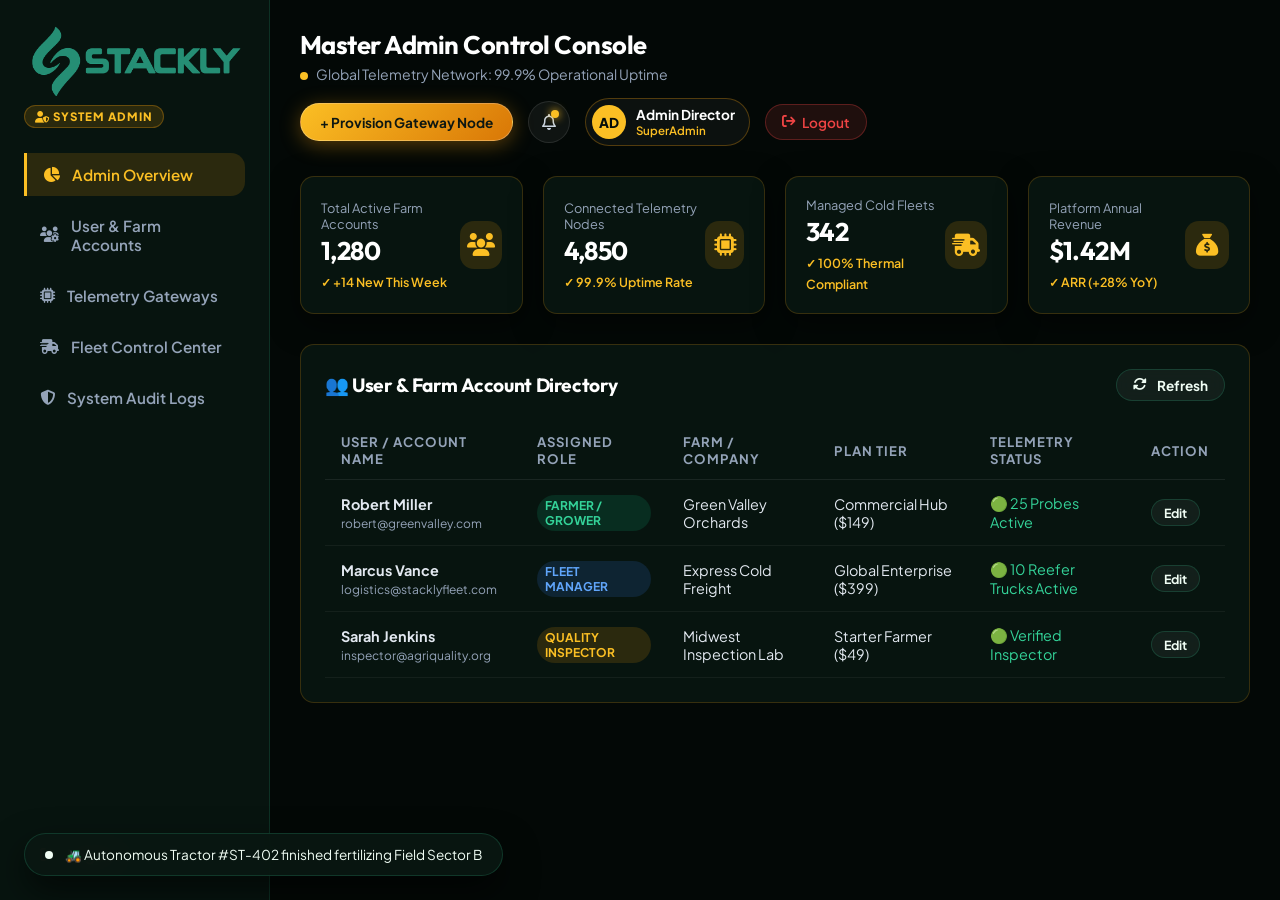
==== admin-dashboard.html @ 0a597f64 "hi" ====
<!DOCTYPE html>
<html lang="en">
<head>
  <meta charset="UTF-8" />
  <meta name="viewport" content="width=device-width, initial-scale=1.0" />
  <title>Admin Master Dashboard | Stackly Agri Control Center</title>
  <meta name="description" content="System Administrator Control Center for Stackly Agri: manage telemetry gateways, user accounts, fleet dispatch, and system audits." />
  <link rel="icon" type="image/webp" href="images/logoStackly.webp" />
  
  <!-- FontAwesome & CSS -->
  <link rel="stylesheet" href="https://cdnjs.cloudflare.com/ajax/libs/font-awesome/6.7.2/css/all.min.css" />
  <link rel="stylesheet" href="css/common.css" />
  <style>
    body {
      background-color: #030806;
      color: #f1f5f9;
      overflow-x: hidden;
      margin: 0;
      padding: 0;
    }
    .dash-wrapper {
      display: grid;
      grid-template-columns: 270px 1fr;
      min-height: 100vh;
    }
    
    /* MOBILE HEADER BAR */
    .dash-mobile-bar {
      display: none;
      justify-content: space-between;
      align-items: center;
      padding: 15px 20px;
      background-color: #091712;
      border-bottom: 1px solid rgba(52, 211, 153, 0.15);
      position: sticky;
      top: 0;
      z-index: 100;
    }
    .mobile-dash-toggle {
      background: none;
      border: none;
      color: #fff;
      font-size: 1.4rem;
      cursor: pointer;
      padding: 5px;
    }

    /* SIDEBAR */
    .dash-sidebar {
      background-color: #07140f;
      border-right: 1px solid rgba(52, 211, 153, 0.15);
      display: flex;
      flex-direction: column;
      justify-content: space-between;
      padding: 24px;
      z-index: 10;
      position: sticky;
      top: 0;
      height: 100vh;
      box-sizing: border-box;
    }
    .dash-logo-box {
      margin-bottom: 25px;
    }
    .admin-tag-badge {
      display: inline-block;
      background: rgba(245, 158, 11, 0.15);
      color: #fbbf24;
      border: 1px solid rgba(245, 158, 11, 0.3);
      padding: 3px 10px;
      border-radius: var(--radius-pill);
      font-size: 0.72rem;
      font-weight: 800;
      letter-spacing: 1px;
      text-transform: uppercase;
      margin-top: 6px;
    }
    .mobile-sidebar-close {
      display: none;
      background: none;
      border: none;
      color: #94a3b8;
      font-size: 1.4rem;
      cursor: pointer;
    }
    .dash-menu {
      list-style: none;
      display: flex;
      flex-direction: column;
      gap: 8px;
      padding: 0;
      margin: 0;
    }
    .dash-menu-link {
      display: flex;
      align-items: center;
      gap: 12px;
      padding: 12px 16px;
      border-radius: var(--radius-md);
      color: #94a3b8;
      font-weight: 600;
      font-size: 0.95rem;
      transition: all 0.2s ease;
      cursor: pointer;
      text-decoration: none;
    }
    .dash-menu-link:hover,
    .dash-menu-link.active {
      background: rgba(245, 158, 11, 0.15);
      color: #fbbf24;
    }
    .dash-menu-link.active {
      border-left: 3px solid #fbbf24;
      border-radius: 0 var(--radius-md) var(--radius-md) 0;
    }
    .dash-logout {
      color: #ef4444;
      display: flex;
      align-items: center;
      gap: 12px;
      padding: 12px 16px;
      font-weight: 600;
      font-size: 0.95rem;
      cursor: pointer;
      text-decoration: none;
      border-radius: var(--radius-md);
      transition: background 0.2s ease;
    }
    .dash-logout:hover {
      background: rgba(239, 68, 68, 0.12);
    }

    /* MAIN CONTENT */
    .dash-main-content {
      display: flex;
      flex-direction: column;
      padding: 30px;
      box-sizing: border-box;
    }
    .dash-header {
      display: flex;
      justify-content: space-between;
      align-items: center;
      margin-bottom: 30px;
      flex-wrap: wrap;
      gap: 15px;
    }
    .dash-title-wrap h2 {
      color: #fff;
      font-size: 1.6rem;
      margin: 0 0 5px 0;
    }
    .dash-title-wrap p {
      color: #94a3b8;
      font-size: 0.88rem;
      margin: 0;
    }
    .dash-actions-panel {
      display: flex;
      align-items: center;
      gap: 15px;
    }
    .dash-search-input {
      background: rgba(255, 255, 255, 0.04);
      border: 1px solid rgba(245, 158, 11, 0.25);
      padding: 9px 15px;
      border-radius: var(--radius-pill);
      color: #fff;
      font-size: 0.88rem;
      width: 240px;
    }
    .dash-notification-btn {
      position: relative;
      background: rgba(255, 255, 255, 0.05);
      border: 1px solid rgba(255, 255, 255, 0.1);
      width: 42px;
      height: 42px;
      border-radius: 50%;
      display: flex;
      align-items: center;
      justify-content: center;
      color: #cbd5e1;
      cursor: pointer;
    }
    .dash-notification-btn .pulse-badge {
      position: absolute;
      top: 8px;
      right: 10px;
      width: 8px;
      height: 8px;
      background: #fbbf24;
      border-radius: 50%;
      box-shadow: 0 0 8px #fbbf24;
    }
    .dash-profile {
      display: flex;
      align-items: center;
      gap: 10px;
      background: rgba(255, 255, 255, 0.04);
      padding: 6px 14px 6px 6px;
      border-radius: var(--radius-pill);
      border: 1px solid rgba(245, 158, 11, 0.3);
    }
    .dash-profile-avatar {
      width: 34px;
      height: 34px;
      border-radius: 50%;
      background: #fbbf24;
      color: #050d0a;
      display: flex;
      align-items: center;
      justify-content: center;
      font-weight: 800;
      font-size: 0.85rem;
    }
    .dash-profile-info h5 {
      color: #fff;
      font-size: 0.85rem;
      margin: 0;
    }
    .dash-profile-info span {
      color: #fbbf24;
      font-size: 0.72rem;
      display: block;
      font-weight: 600;
    }

    /* CARDS GRID */
    .dash-cards-grid {
      display: grid;
      grid-template-columns: repeat(4, 1fr);
      gap: 20px;
      margin-bottom: 30px;
    }
    .dash-card {
      background-color: rgba(9, 23, 18, 0.85);
      border: 1px solid rgba(245, 158, 11, 0.2);
      border-radius: var(--radius-md);
      padding: 20px;
      display: flex;
      align-items: center;
      justify-content: space-between;
      box-shadow: 0 10px 30px rgba(0, 0, 0, 0.5);
    }
    .dash-card-info small {
      color: #94a3b8;
      font-size: 0.8rem;
      display: block;
      margin-bottom: 4px;
    }
    .dash-card-info h3 {
      color: #fff;
      font-size: 1.6rem;
      margin: 0 0 4px 0;
      font-weight: 700;
    }
    .dash-card-info span {
      color: #fbbf24;
      font-size: 0.78rem;
      font-weight: 600;
    }
    .dash-card-icon {
      width: 48px;
      height: 48px;
      border-radius: var(--radius-md);
      background: rgba(245, 158, 11, 0.15);
      color: #fbbf24;
      display: flex;
      align-items: center;
      justify-content: center;
      font-size: 1.4rem;
    }

    /* PANELS STYLING */
    .dash-panel {
      display: none;
    }
    .dash-panel.active {
      display: block;
    }

    /* DATA TABLES */
    .dash-table-box {
      background: rgba(9, 23, 18, 0.85);
      border: 1px solid rgba(245, 158, 11, 0.2);
      border-radius: var(--radius-md);
      padding: 24px;
      margin-bottom: 30px;
    }
    .dash-table-header {
      display: flex;
      justify-content: space-between;
      align-items: center;
      margin-bottom: 20px;
    }
    .dash-table-header h3 {
      color: #fff;
      font-size: 1.2rem;
      margin: 0;
    }
    .dash-table {
      width: 100%;
      border-collapse: collapse;
      text-align: left;
    }
    .dash-table th {
      color: #94a3b8;
      font-size: 0.82rem;
      text-transform: uppercase;
      letter-spacing: 1px;
      padding: 12px 16px;
      border-bottom: 1px solid rgba(255, 255, 255, 0.08);
    }
    .dash-table td {
      padding: 14px 16px;
      color: #e2e8f0;
      font-size: 0.9rem;
      border-bottom: 1px solid rgba(255, 255, 255, 0.05);
    }
    .dash-table tr:hover td {
      background: rgba(255, 255, 255, 0.02);
    }
    .role-badge {
      display: inline-block;
      padding: 3px 8px;
      border-radius: var(--radius-pill);
      font-size: 0.75rem;
      font-weight: 700;
      text-transform: uppercase;
    }
    .role-badge.farmer { background: rgba(16, 185, 129, 0.15); color: #34d399; }
    .role-badge.fleet { background: rgba(59, 130, 246, 0.15); color: #60a5fa; }
    .role-badge.inspector { background: rgba(245, 158, 11, 0.15); color: #fbbf24; }

    @media (max-width: 992px) {
      .dash-wrapper { grid-template-columns: 1fr; }
      .dash-mobile-bar { display: flex; }
      .dash-sidebar { position: fixed; left: -300px; top: 0; bottom: 0; width: 270px; box-shadow: 0 0 40px rgba(0,0,0,0.8); }
      .dash-sidebar.open { left: 0; }
      .mobile-sidebar-close { display: block; }
      .dash-cards-grid { grid-template-columns: repeat(2, 1fr); }
    }
    @media (max-width: 576px) {
      .dash-cards-grid { grid-template-columns: 1fr; }
      .dash-search-input { display: none; }
    }
  </style>
</head>
<body>

  <!-- MOBILE HEADER BAR -->
  <div class="dash-mobile-bar">
    <a href="index.html">
      <img src="images/logoStackly.webp" alt="Stackly Agri Logo" height="38" style="filter: invert(58%) sepia(72%) saturate(400%) hue-rotate(115deg) brightness(95%) contrast(90%);" />
    </a>
    <button class="mobile-dash-toggle" id="mobileDashToggle">
      <i class="fa-solid fa-bars"></i>
    </button>
  </div>

  <div class="dash-wrapper">

    <!-- SIDEBAR NAVIGATION -->
    <aside class="dash-sidebar" id="dashSidebar">
      <div>
        <div class="dash-logo-box d-flex justify-content-between align-items-center">
          <div>
            <a href="index.html">
              <img src="images/logoStackly.webp" alt="Stackly Agri Logo" height="42" style="filter: invert(58%) sepia(72%) saturate(400%) hue-rotate(115deg) brightness(95%) contrast(90%);" />
            </a>
            <div><span class="admin-tag-badge"><i class="fa-solid fa-user-shield"></i> System Admin</span></div>
          </div>
          <button class="mobile-sidebar-close" id="mobileSidebarClose">
            <i class="fa-solid fa-xmark"></i>
          </button>
        </div>

        <ul class="dash-menu">
          <li>
            <a class="dash-menu-link active" onclick="switchPanel('overview', this)">
              <i class="fa-solid fa-chart-pie"></i> Admin Overview
            </a>
          </li>
          <li>
            <a class="dash-menu-link" onclick="switchPanel('users', this)">
              <i class="fa-solid fa-users-gear"></i> User & Farm Accounts
            </a>
          </li>
          <li>
            <a class="dash-menu-link" onclick="switchPanel('telemetry', this)">
              <i class="fa-solid fa-microchip"></i> Telemetry Gateways
            </a>
          </li>
          <li>
            <a class="dash-menu-link" onclick="switchPanel('fleets', this)">
              <i class="fa-solid fa-truck-fast"></i> Fleet Control Center
            </a>
          </li>
          <li>
            <a class="dash-menu-link" onclick="switchPanel('audits', this)">
              <i class="fa-solid fa-shield-halved"></i> System Audit Logs
            </a>
          </li>
        </ul>
      </div>

      <div>
        <a class="dash-logout" href="#" onclick="performLogout(); return false;">
          <i class="fa-solid fa-arrow-right-from-bracket"></i> Logout
        </a>
      </div>
    </aside>

    <!-- MAIN DASHBOARD CONTENT AREA -->
    <main class="dash-main-content">

      <!-- TOP HEADER BAR -->
      <header class="dash-header">
        <div class="dash-title-wrap">
          <h2>Master Admin Control Console</h2>
          <p><span style="display:inline-block; width:8px; height:8px; background:#fbbf24; border-radius:50%; margin-right:6px;"></span> Global Telemetry Network: 99.9% Operational Uptime</p>
        </div>

        <div class="dash-actions-panel">
          <button class="btn btn-amber" style="padding: 0.6rem 1.2rem; font-size: 0.85rem;" onclick="window.location.href='404.html'">
            + Provision Gateway Node
          </button>
          
          <div class="dash-notification-btn" onclick="showToast('Admin Alert: System backup completed successfully.')">
            <i class="fa-regular fa-bell"></i>
            <span class="pulse-badge"></span>
          </div>

          <div class="dash-profile">
            <div class="dash-profile-avatar">AD</div>
            <div class="dash-profile-info">
              <h5>Admin Director</h5>
              <span>SuperAdmin</span>
            </div>
          </div>

          <a href="#" onclick="performLogout(); return false;" class="btn btn-logout-header" style="background: rgba(239, 68, 68, 0.12); border: 1px solid rgba(239, 68, 68, 0.3); color: #ef4444; padding: 0.55rem 1rem; border-radius: var(--radius-pill); font-size: 0.85rem; font-weight: 600; text-decoration: none; display: inline-flex; align-items: center; gap: 6px; transition: all 0.2s ease;">
            <i class="fa-solid fa-arrow-right-from-bracket"></i> Logout
          </a>
        </div>
      </header>

      <!-- 4 KEY SYSTEM METRIC CARDS -->
      <div class="dash-cards-grid">
        <div class="dash-card">
          <div class="dash-card-info">
            <small>Total Active Farm Accounts</small>
            <h3>1,280</h3>
            <span style="color:#fbbf24;">✓ +14 New This Week</span>
          </div>
          <div class="dash-card-icon" style="background:rgba(245, 158, 11, 0.15); color:#fbbf24;"><i class="fa-solid fa-users"></i></div>
        </div>

        <div class="dash-card">
          <div class="dash-card-info">
            <small>Connected Telemetry Nodes</small>
            <h3>4,850</h3>
            <span style="color:#fbbf24;">✓ 99.9% Uptime Rate</span>
          </div>
          <div class="dash-card-icon" style="background:rgba(245, 158, 11, 0.15); color:#fbbf24;"><i class="fa-solid fa-microchip"></i></div>
        </div>

        <div class="dash-card">
          <div class="dash-card-info">
            <small>Managed Cold Fleets</small>
            <h3>342</h3>
            <span style="color:#fbbf24;">✓ 100% Thermal Compliant</span>
          </div>
          <div class="dash-card-icon" style="background:rgba(245, 158, 11, 0.15); color:#fbbf24;"><i class="fa-solid fa-truck-fast"></i></div>
        </div>

        <div class="dash-card">
          <div class="dash-card-info">
            <small>Platform Annual Revenue</small>
            <h3>$1.42M</h3>
            <span style="color:#fbbf24;">✓ ARR (+28% YoY)</span>
          </div>
          <div class="dash-card-icon" style="background:rgba(245, 158, 11, 0.15); color:#fbbf24;"><i class="fa-solid fa-sack-dollar"></i></div>
        </div>
      </div>

      <!-- PANEL 1: OVERVIEW -->
      <div class="dash-panel active" id="panel-overview">
        <div class="dash-table-box">
          <div class="dash-table-header">
            <h3>👥 User & Farm Account Directory</h3>
            <button class="btn btn-ghost" style="padding: 0.4rem 1rem; font-size: 0.85rem;" onclick="showToast('Refreshing account list...')">
              <i class="fa-solid fa-rotate"></i> Refresh
            </button>
          </div>

          <table class="dash-table">
            <thead>
              <tr>
                <th>User / Account Name</th>
                <th>Assigned Role</th>
                <th>Farm / Company</th>
                <th>Plan Tier</th>
                <th>Telemetry Status</th>
                <th>Action</th>
              </tr>
            </thead>
            <tbody>
              <tr>
                <td><strong>Robert Miller</strong><br><small style="color:#94a3b8;">robert@greenvalley.com</small></td>
                <td><span class="role-badge farmer">Farmer / Grower</span></td>
                <td>Green Valley Orchards</td>
                <td>Commercial Hub ($149)</td>
                <td><span style="color:#34d399;">🟢 25 Probes Active</span></td>
                <td><button class="btn btn-ghost" style="padding: 0.3rem 0.75rem; font-size: 0.78rem;" onclick="window.location.href='404.html'">Edit</button></td>
              </tr>
              <tr>
                <td><strong>Marcus Vance</strong><br><small style="color:#94a3b8;">logistics@stacklyfleet.com</small></td>
                <td><span class="role-badge fleet">Fleet Manager</span></td>
                <td>Express Cold Freight</td>
                <td>Global Enterprise ($399)</td>
                <td><span style="color:#34d399;">🟢 10 Reefer Trucks Active</span></td>
                <td><button class="btn btn-ghost" style="padding: 0.3rem 0.75rem; font-size: 0.78rem;" onclick="window.location.href='404.html'">Edit</button></td>
              </tr>
              <tr>
                <td><strong>Sarah Jenkins</strong><br><small style="color:#94a3b8;">inspector@agriquality.org</small></td>
                <td><span class="role-badge inspector">Quality Inspector</span></td>
                <td>Midwest Inspection Lab</td>
                <td>Starter Farmer ($49)</td>
                <td><span style="color:#34d399;">🟢 Verified Inspector</span></td>
                <td><button class="btn btn-ghost" style="padding: 0.3rem 0.75rem; font-size: 0.78rem;" onclick="window.location.href='404.html'">Edit</button></td>
              </tr>
            </tbody>
          </table>
        </div>
      </div>

      <!-- PANEL 2: USERS -->
      <div class="dash-panel" id="panel-users">
        <div class="dash-table-box">
          <h3>👨‍💻 Add & Manage Admin Permissions</h3>
          <p style="color: var(--text-muted); font-size: 0.9rem; margin-bottom: 1.5rem;">Grant system supervisor or regional dispatch access to team members.</p>
          <button class="btn btn-amber" onclick="window.location.href='404.html'">+ Invite New Admin User</button>
        </div>
      </div>

      <!-- PANEL 3: TELEMETRY -->
      <div class="dash-panel" id="panel-telemetry">
        <div class="dash-table-box">
          <h3>📡 Telemetry Hardware & Gateway Controllers</h3>
          <p style="color: var(--text-muted); font-size: 0.9rem;">38 Hardware Gateways deployed across North America and Asia-Pacific hub regions.</p>
        </div>
      </div>

      <!-- PANEL 4: FLEETS -->
      <div class="dash-panel" id="panel-fleets">
        <div class="dash-table-box">
          <h3>🚛 Global Fleet Operations Center</h3>
          <p style="color: var(--text-muted); font-size: 0.9rem;">Real-time GPS tracking for 342 active refrigerated transit vehicles.</p>
        </div>
      </div>

      <!-- PANEL 5: AUDITS -->
      <div class="dash-panel" id="panel-audits">
        <div class="dash-table-box">
          <h3>🛡️ Platform Security & Blockchain Logs</h3>
          <p style="color: var(--text-muted); font-size: 0.9rem;">Immutable event audit trail for blockchain batch certificate generation.</p>
        </div>
      </div>

    </main>
  </div>

  <script src="js/common.js"></script>
  <script>
    function switchPanel(panelId, element) {
      document.querySelectorAll('.dash-panel').forEach(p => p.classList.remove('active'));
      document.querySelectorAll('.dash-menu-link').forEach(l => l.classList.remove('active'));
      
      const target = document.getElementById('panel-' + panelId);
      if (target) target.classList.add('active');
      if (element) element.classList.add('active');

      document.getElementById('dashSidebar').classList.remove('open');
    }

    const mobileToggle = document.getElementById('mobileDashToggle');
    const sidebar = document.getElementById('dashSidebar');
    const sidebarClose = document.getElementById('mobileSidebarClose');

    if (mobileToggle) {
      mobileToggle.addEventListener('click', () => sidebar.classList.add('open'));
    }
    if (sidebarClose) {
      sidebarClose.addEventListener('click', () => sidebar.classList.remove('open'));
    }

    function performLogout() {
      localStorage.removeItem('agri_remember_me');
      localStorage.removeItem('agri_user_role');
      window.location.href = 'login.html';
    }
  </script>
</body>
</html>
---- css/common.css ----
/* ==========================================================================
   STACKLY AGRI — GLOBAL DESIGN SYSTEM & COMMON STYLES (EXACT LOGO ENHANCEMENT)
   ========================================================================== */

@import url('https://fonts.googleapis.com/css2?family=Outfit:wght@400;500;600;700;800&family=Plus+Jakarta+Sans:wght@400;500;600;700;800&display=swap');

:root {
  --bg-dark: #050d0a;
  --bg-surface: #091712;
  --bg-card: rgba(15, 32, 25, 0.7);
  --bg-card-hover: rgba(22, 45, 36, 0.88);
  --bg-glass: rgba(10, 24, 18, 0.78);
  
  --border-color: rgba(52, 211, 153, 0.18);
  --border-glow: rgba(52, 211, 153, 0.45);
  
  --text-main: #f0fdf4;
  --text-muted: #94a3b8;
  --text-dim: #64748b;
  
  --accent-emerald: #10b981;
  --accent-mint: #34d399;
  --accent-amber: #f59e0b;
  --accent-gold: #fbbf24;
  --accent-teal: #14b8a6;
  --accent-violet: #8b5cf6;
  
  --glow-emerald: rgba(16, 185, 129, 0.3);
  --glow-amber: rgba(245, 158, 11, 0.3);
  
  --radius-sm: 8px;
  --radius-md: 14px;
  --radius-lg: 24px;
  --radius-pill: 9999px;

  --transition-fast: 0.2s cubic-bezier(0.16, 1, 0.3, 1);
  --transition-normal: 0.35s cubic-bezier(0.16, 1, 0.3, 1);
  --transition-smooth: 0.5s cubic-bezier(0.16, 1, 0.3, 1);
  
  --shadow-card: 0 20px 40px -15px rgba(0, 0, 0, 0.6), 0 0 1px 1px var(--border-color);
  --shadow-glow: 0 0 35px var(--glow-emerald);
}

/* RESET & BASE */
*, *::before, *::after {
  box-sizing: border-box;
  margin: 0;
  padding: 0;
}

html {
  font-family: 'Plus Jakarta Sans', sans-serif;
  background-color: var(--bg-dark);
  color: var(--text-main);
  scroll-behavior: smooth;
  -webkit-font-smoothing: antialiased;
  text-rendering: optimizeLegibility;
  overflow-x: hidden !important;
  width: 100%;
  max-width: 100vw;
}

body {
  min-height: 100vh;
  display: flex;
  flex-direction: column;
  overflow-x: hidden !important;
  position: relative;
  width: 100%;
  max-width: 100vw;
  margin: 0;
  padding: 0;
}

/* TOP READING SCROLL PROGRESS BAR */
#scrollProgress {
  position: fixed;
  top: 0;
  left: 0;
  height: 3px;
  width: 0%;
  background: linear-gradient(90deg, #10b981, #34d399, #fbbf24);
  box-shadow: 0 0 12px #34d399;
  z-index: 10001;
  transition: width 0.1s ease-out;
}

a { color: inherit; text-decoration: none; }
button, input, select, textarea { font: inherit; color: inherit; background: none; border: none; outline: none; }
ul { list-style: none; }
img { max-width: 100%; height: auto; display: block; }

.wrap {
  width: 100%;
  max-width: 1240px;
  margin: 0 auto;
  padding: 0 1.5rem;
  box-sizing: border-box;
}

/* TYPOGRAPHY */
h1, h2, h3, h4, .font-heading {
  font-family: 'Outfit', 'Plus Jakarta Sans', sans-serif;
  letter-spacing: -0.02em;
  font-weight: 700;
  line-height: 1.18;
  overflow-wrap: break-word;
  word-wrap: break-word;
  word-break: break-word;
  max-width: 100%;
}

.text-emerald { color: var(--accent-mint); }
.text-amber { color: var(--accent-amber); }
.text-teal { color: var(--accent-teal); }
.text-muted { color: var(--text-muted); }

/* NAVIGATION BAR */
.nav {
  position: fixed;
  top: 0;
  left: 0;
  right: 0;
  width: 100%;
  max-width: 100vw;
  height: 80px;
  z-index: 1000;
  display: flex;
  align-items: center;
  justify-content: space-between;
  padding: 0 2rem;
  background: rgba(5, 13, 10, 0.75);
  backdrop-filter: blur(16px);
  -webkit-backdrop-filter: blur(16px);
  border-bottom: 1px solid rgba(52, 211, 153, 0.12);
  transition: var(--transition-normal);
  box-sizing: border-box;
}

.nav.scrolled {
  height: 70px;
  background: rgba(5, 13, 10, 0.94);
  box-shadow: 0 10px 30px rgba(0, 0, 0, 0.6);
  border-bottom-color: rgba(52, 211, 153, 0.3);
}

/* BRAND LOGO CONTAINER PILL */
.brand {
  display: flex;
  align-items: center;
  gap: 0.75rem;
  padding: 0.4rem 0.9rem;
  background: rgba(255, 255, 255, 0.04);
  border: 1px solid rgba(52, 211, 153, 0.22);
  border-radius: var(--radius-pill);
  transition: transform var(--transition-fast), background var(--transition-fast), border-color var(--transition-fast);
  backdrop-filter: blur(8px);
  box-sizing: border-box;
}

.brand:hover {
  transform: scale(1.03);
  background: rgba(16, 185, 129, 0.12);
  border-color: rgba(52, 211, 153, 0.5);
}

.brand img { height: 38px; width: auto; max-width: 100%; }

.nav-links { display: flex; align-items: center; gap: 2rem; }
.nav-links a {
  font-size: 0.95rem;
  font-weight: 600;
  color: var(--text-muted);
  padding: 0.5rem 0.75rem;
  border-radius: var(--radius-sm);
  transition: var(--transition-fast);
  position: relative;
}

.nav-links a:hover, .nav-links a.active { color: var(--text-main); }
.nav-links a.active::after {
  content: '';
  position: absolute;
  bottom: -4px;
  left: 50%;
  transform: translateX(-50%);
  width: 20px;
  height: 3px;
  background: var(--accent-mint);
  border-radius: var(--radius-pill);
  box-shadow: 0 0 12px var(--accent-mint);
}

.nav-cta { display: flex; align-items: center; gap: 1rem; }

/* BUTTONS WITH SHIMMER ANIMATION */
.btn {
  display: inline-flex;
  align-items: center;
  justify-content: center;
  gap: 0.6rem;
  padding: 0.75rem 1.6rem;
  font-weight: 700;
  font-size: 0.95rem;
  border-radius: var(--radius-pill);
  cursor: pointer;
  transition: var(--transition-fast);
  text-decoration: none;
  white-space: nowrap;
  position: relative;
  overflow: hidden;
}

.btn::before {
  content: '';
  position: absolute;
  top: 0;
  left: -100%;
  width: 100%;
  height: 100%;
  background: linear-gradient(90deg, transparent, rgba(255, 255, 255, 0.25), transparent);
  transition: left 0.6s ease;
}

.btn:hover::before { left: 100%; }
.btn:hover { transform: translateY(-2px); }
.btn:active { transform: translateY(0); }

.btn-emerald {
  background: linear-gradient(135deg, #10b981 0%, #059669 100%);
  color: #ffffff;
  box-shadow: 0 4px 20px rgba(16, 185, 129, 0.35);
  border: 1px solid rgba(255, 255, 255, 0.2);
}
.btn-emerald:hover { box-shadow: 0 8px 30px rgba(16, 185, 129, 0.55); }

.btn-amber {
  background: linear-gradient(135deg, #fbbf24 0%, #d97706 100%);
  color: #0d1712;
  box-shadow: 0 4px 20px rgba(245, 158, 11, 0.35);
  border: 1px solid rgba(255, 255, 255, 0.25);
}
.btn-amber:hover { box-shadow: 0 8px 30px rgba(245, 158, 11, 0.6); }

.btn-teal {
  background: linear-gradient(135deg, #14b8a6 0%, #0d9488 100%);
  color: #ffffff;
  box-shadow: 0 4px 20px rgba(20, 184, 166, 0.35);
}

.btn-ghost {
  background: rgba(255, 255, 255, 0.05);
  color: var(--text-main);
  border: 1px solid var(--border-color);
  backdrop-filter: blur(8px);
}
.btn-ghost:hover {
  background: rgba(52, 211, 153, 0.12);
  border-color: var(--accent-mint);
  color: var(--accent-mint);
}

/* BURGER & DRAWER MENU */
.burger {
  display: none;
  flex-direction: column;
  justify-content: space-around;
  width: 40px;
  height: 40px;
  padding: 8px;
  border-radius: var(--radius-sm);
  background: rgba(255, 255, 255, 0.05);
  border: 1px solid var(--border-color);
  cursor: pointer;
  z-index: 1001;
}

.burger span {
  width: 100%;
  height: 2.5px;
  background: var(--text-main);
  border-radius: 2px;
  transition: var(--transition-fast);
}

.burger.open span:nth-child(1) { transform: translateY(7px) rotate(45deg); }
.burger.open span:nth-child(2) { opacity: 0; }
.burger.open span:nth-child(3) { transform: translateY(-7px) rotate(-45deg); }

.scrim {
  position: fixed;
  inset: 0;
  background: rgba(0, 0, 0, 0.75);
  backdrop-filter: blur(8px);
  z-index: 998;
  opacity: 0;
  pointer-events: none;
  transition: opacity var(--transition-normal);
}
.scrim.open { opacity: 1; pointer-events: auto; }

.drawer {
  position: fixed;
  top: 0;
  right: 0;
  width: 280px;
  max-width: 85vw;
  height: 100vh;
  background: #091712;
  border-left: 1px solid var(--border-color);
  z-index: 9999;
  padding: 5rem 1.25rem 2rem;
  display: flex;
  flex-direction: column;
  gap: 1rem;
  transform: translateX(100%);
  transition: transform var(--transition-normal);
  box-shadow: -10px 0 40px rgba(0, 0, 0, 0.85);
  overflow-y: auto;
  box-sizing: border-box;
}
.drawer.open { transform: translateX(0); }

.d-link {
  display: flex;
  align-items: center;
  gap: 0.85rem;
  padding: 0.85rem 1rem;
  border-radius: var(--radius-md);
  font-size: 1.05rem;
  font-weight: 600;
  color: var(--text-muted);
  background: rgba(255, 255, 255, 0.02);
  border: 1px solid transparent;
  transition: var(--transition-fast);
}
.d-link:hover, .d-link.active {
  background: rgba(16, 185, 129, 0.14);
  color: var(--accent-mint);
  border-color: rgba(52, 211, 153, 0.3);
}

.drawer-login { width: 100%; margin-top: 0.5rem; }

.drawer-contact {
  margin-top: auto;
  padding-top: 1.5rem;
  border-top: 1px solid var(--border-color);
  display: flex;
  flex-direction: column;
  gap: 0.85rem;
}
.drawer-contact-title {
  font-size: 0.8rem;
  text-transform: uppercase;
  letter-spacing: 1px;
  color: var(--accent-mint);
  font-weight: 700;
}

.drawer-contact-item { display: flex; align-items: center; gap: 0.85rem; font-size: 0.9rem; color: var(--text-muted); }
.drawer-contact-icon {
  width: 36px;
  height: 36px;
  border-radius: 50%;
  background: rgba(16, 185, 129, 0.15);
  color: var(--accent-mint);
  display: flex;
  align-items: center;
  justify-content: center;
}
.drawer-contact-item div small { display: block; font-size: 0.75rem; color: var(--text-dim); }
.drawer-contact-item div strong { color: var(--text-main); font-weight: 600; }
.d-note { font-size: 0.8rem; color: var(--text-dim); text-align: center; background: rgba(255, 255, 255, 0.02); padding: 0.6rem; border-radius: var(--radius-sm); }

/* EYEBROW PILLS */
.eyebrow {
  display: inline-flex;
  align-items: center;
  gap: 0.5rem;
  padding: 0.4rem 1rem;
  border-radius: var(--radius-pill);
  font-size: 0.85rem;
  font-weight: 700;
  text-transform: uppercase;
  letter-spacing: 0.5px;
  margin-bottom: 1rem;
}
.pill-amber { background: rgba(245, 158, 11, 0.12); color: var(--accent-amber); border: 1px solid rgba(245, 158, 11, 0.3); }
.pill-emerald { background: rgba(16, 185, 129, 0.12); color: var(--accent-mint); border: 1px solid rgba(52, 211, 153, 0.3); }
.pill-teal { background: rgba(20, 184, 166, 0.12); color: var(--accent-teal); border: 1px solid rgba(20, 184, 166, 0.3); }

.live-dot {
  width: 8px;
  height: 8px;
  border-radius: 50%;
  background: currentColor;
  animation: pulseDot 1.8s infinite;
}

@keyframes pulseDot {
  0% { transform: scale(0.95); box-shadow: 0 0 0 0 rgba(16, 185, 129, 0.7); }
  70% { transform: scale(1.1); box-shadow: 0 0 0 8px rgba(16, 185, 129, 0); }
  100% { transform: scale(0.95); box-shadow: 0 0 0 0 rgba(16, 185, 129, 0); }
}

/* LIVE NETWORK ACTIVITY TICKER */
.live-ticker-widget {
  position: fixed;
  bottom: 1.5rem;
  left: 1.5rem;
  z-index: 900;
  background: rgba(9, 23, 18, 0.92);
  backdrop-filter: blur(14px);
  border: 1px solid var(--border-color);
  padding: 0.75rem 1.25rem;
  border-radius: var(--radius-pill);
  display: flex;
  align-items: center;
  gap: 0.75rem;
  box-shadow: 0 15px 35px rgba(0, 0, 0, 0.6);
  font-size: 0.85rem;
  color: var(--text-main);
  animation: tickerSlideIn 0.5s ease-out forwards;
}

@keyframes tickerSlideIn {
  0% { transform: translateY(50px); opacity: 0; }
  100% { transform: translateY(0); opacity: 1; }
}

/* MARQUEE TICKER */
.marquee {
  width: 100%;
  overflow: hidden;
  background: rgba(10, 26, 19, 0.88);
  border-y: 1px solid var(--border-color);
  padding: 0.9rem 0;
  display: flex;
}
.mq-track {
  display: flex;
  gap: 3rem;
  white-space: nowrap;
  animation: marqueeScroll 22s linear infinite;
  will-change: transform;
}
.mq-track span {
  font-size: 0.88rem;
  font-weight: 700;
  letter-spacing: 1px;
  color: var(--accent-mint);
  display: inline-flex;
  align-items: center;
  gap: 0.6rem;
}

@keyframes marqueeScroll {
  0% { transform: translateX(0); }
  100% { transform: translateX(-50%); }
}

/* FOOTER */
.footer {
  background: #030806;
  border-top: 1px solid var(--border-color);
  padding: 4.5rem 0 2rem;
  margin-top: auto;
  position: relative;
}
.footer-grid {
  display: grid;
  grid-template-columns: 2fr 1fr 1fr 1.5fr;
  gap: 3rem;
  margin-bottom: 3.5rem;
}
.footer-brand img {
  height: 38px;
  width: auto;
}
.footer-brand p {
  color: var(--text-muted);
  font-size: 0.95rem;
  margin: 1.2rem 0;
  line-height: 1.6;
  max-width: 320px;
}
.footer-col h4 { color: var(--text-main); font-size: 1.1rem; margin-bottom: 1.25rem; }
.footer-col ul { display: flex; flex-direction: column; gap: 0.75rem; }
.footer-col a { color: var(--text-muted); font-size: 0.95rem; transition: var(--transition-fast); }
.footer-col a:hover { color: var(--accent-mint); padding-left: 4px; }

.newsletter-form { display: flex; gap: 0.5rem; margin-top: 1rem; }
.newsletter-form input {
  background: rgba(255, 255, 255, 0.04);
  border: 1px solid var(--border-color);
  padding: 0.75rem 1rem;
  border-radius: var(--radius-pill);
  flex: 1;
  font-size: 0.9rem;
}

.footer-bottom {
  padding-top: 2rem;
  border-top: 1px solid rgba(255, 255, 255, 0.06);
  display: flex;
  align-items: center;
  justify-content: space-between;
  flex-wrap: wrap;
  gap: 1rem;
  color: var(--text-dim);
  font-size: 0.88rem;
}

.social-links { display: flex; gap: 1rem; }
.social-links a {
  width: 36px;
  height: 36px;
  border-radius: 50%;
  background: rgba(255, 255, 255, 0.05);
  display: flex;
  align-items: center;
  justify-content: center;
  color: var(--text-muted);
  transition: var(--transition-fast);
}
.social-links a:hover { background: var(--accent-emerald); color: #fff; transform: translateY(-3px); }

/* REVEAL ANIMATIONS ON SCROLL */
.reveal {
  opacity: 0;
  transform: translateY(35px);
  transition: opacity 0.7s cubic-bezier(0.16, 1, 0.3, 1), transform 0.7s cubic-bezier(0.16, 1, 0.3, 1);
}
.reveal.active { opacity: 1; transform: translateY(0); }
.reveal.left { transform: translateX(-40px); }
.reveal.left.active { transform: translateX(0); }
.reveal.right { transform: translateX(40px); }
.reveal.right.active { transform: translateX(0); }
.reveal.zoom { transform: scale(0.92); }
.reveal.zoom.active { transform: scale(1); }

/* RESPONSIVE BREAKPOINTS */
@media (max-width: 768px) {
  .reveal.left, .reveal.right { transform: translateY(20px) !important; }
}

@media (max-width: 1024px) {
  .nav-links { display: none; }
  .nav-cta a.btn { display: none !important; }
  .burger { display: flex; }
  .footer-grid { grid-template-columns: 1fr 1fr; gap: 2.5rem; }
  .live-ticker-widget { display: none; }
}

@media (max-width: 640px) {
  .wrap { padding: 0 0.85rem; max-width: 100%; box-sizing: border-box; }
  .nav { padding: 0 0.75rem; height: 62px; }
  .brand { padding: 0.2rem 0.5rem; background: transparent; border-color: rgba(52, 211, 153, 0.15); max-width: calc(100% - 60px); }
  .brand img { height: 26px !important; width: auto !important; }
  .burger { width: 36px; height: 36px; padding: 6px; flex-shrink: 0; }
  .footer-grid { grid-template-columns: 1fr; gap: 2rem; }
  .footer-bottom { flex-direction: column; text-align: center; }
  .newsletter-form { flex-direction: column; }
}

@media (max-width: 380px) {
  .wrap { padding: 0 0.6rem; }
  .nav { padding: 0 0.5rem; height: 58px; }
  .brand { padding: 0.15rem 0.35rem; max-width: calc(100% - 52px); }
  .brand img { height: 22px !important; width: auto !important; }
  .burger { width: 34px; height: 34px; padding: 5px; flex-shrink: 0; }
}
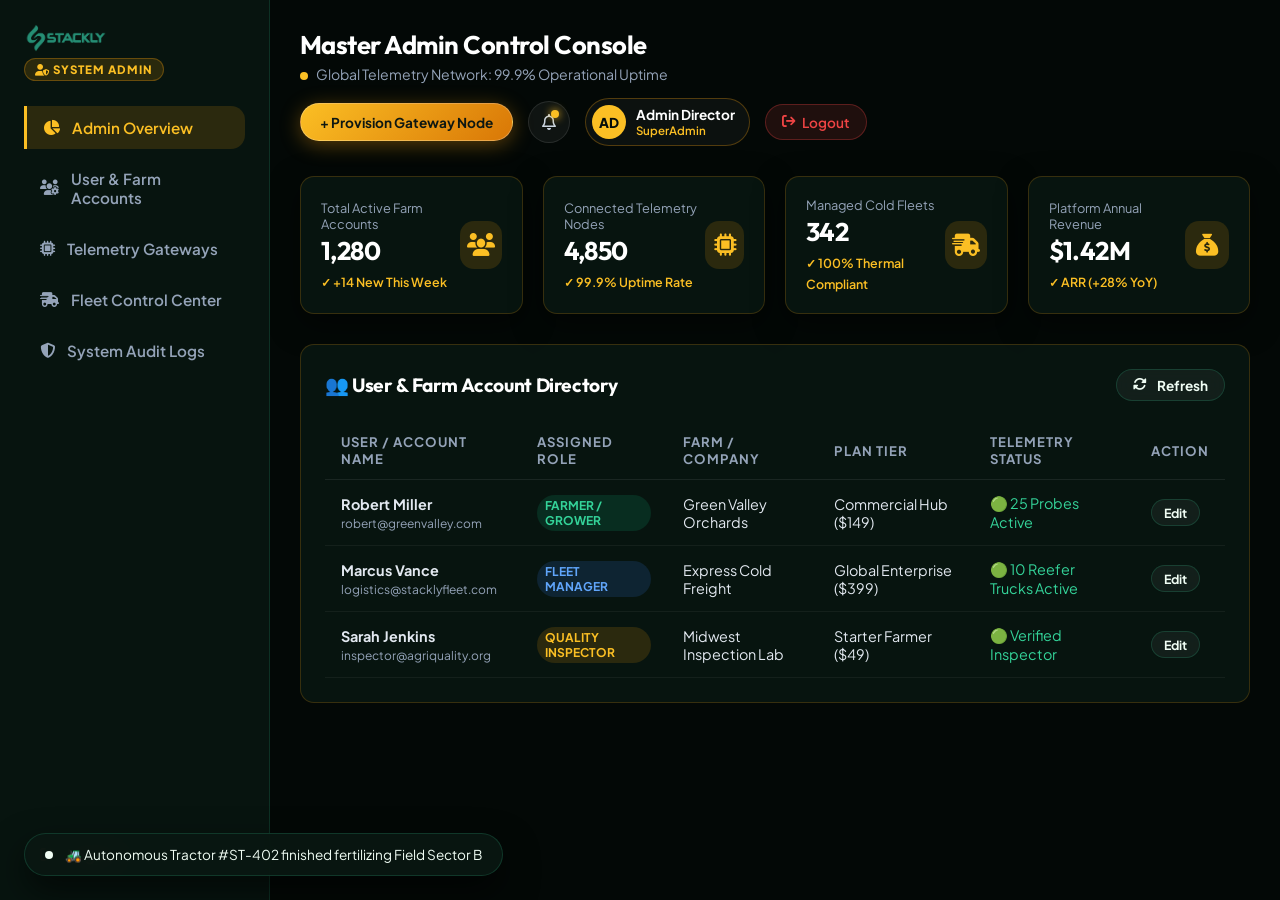
==== commit 41c69742: "hi" ====
--- a/admin-dashboard.html
+++ b/admin-dashboard.html
@@ -351,7 +351,7 @@
   <!-- MOBILE HEADER BAR -->
   <div class="dash-mobile-bar">
     <a href="index.html">
-      <img src="images/logoStackly.webp" alt="Stackly Agri Logo" height="38" style="filter: invert(58%) sepia(72%) saturate(400%) hue-rotate(115deg) brightness(95%) contrast(90%);" />
+      <img src="images/logoStackly.webp" alt="Stackly Agri Logo" height="24" style="height: 24px; filter: invert(58%) sepia(72%) saturate(400%) hue-rotate(115deg) brightness(95%) contrast(90%);" />
     </a>
     <button class="mobile-dash-toggle" id="mobileDashToggle">
       <i class="fa-solid fa-bars"></i>
@@ -366,7 +366,7 @@
         <div class="dash-logo-box d-flex justify-content-between align-items-center">
           <div>
             <a href="index.html">
-              <img src="images/logoStackly.webp" alt="Stackly Agri Logo" height="42" style="filter: invert(58%) sepia(72%) saturate(400%) hue-rotate(115deg) brightness(95%) contrast(90%);" />
+              <img src="images/logoStackly.webp" alt="Stackly Agri Logo" height="28" style="height: 28px; filter: invert(58%) sepia(72%) saturate(400%) hue-rotate(115deg) brightness(95%) contrast(90%);" />
             </a>
             <div><span class="admin-tag-badge"><i class="fa-solid fa-user-shield"></i> System Admin</span></div>
           </div>
--- a/css/common.css
+++ b/css/common.css
@@ -460,7 +460,7 @@
   100% { transform: translateX(-50%); }
 }
 
-/* FOOTER */
+/* FOOTER - REFERENCE MATCHING DESIGN */
 .footer {
   background: #030806;
   border-top: 1px solid var(--border-color);
@@ -470,34 +470,131 @@
 }
 .footer-grid {
   display: grid;
-  grid-template-columns: 2fr 1fr 1fr 1.5fr;
+  grid-template-columns: 1.8fr 1fr 1.2fr 1.5fr;
   gap: 3rem;
   margin-bottom: 3.5rem;
 }
-.footer-brand img {
-  height: 38px;
-  width: auto;
-}
 .footer-brand p {
   color: var(--text-muted);
+  font-size: 0.92rem;
+  margin: 1.2rem 0;
+  line-height: 1.65;
+  max-width: 320px;
+}
+.footer-discover-link {
+  display: inline-flex;
+  align-items: center;
+  gap: 0.5rem;
+  color: var(--accent-mint);
+  font-weight: 700;
+  font-size: 0.85rem;
+  letter-spacing: 0.5px;
+  text-decoration: none;
+  transition: var(--transition-fast);
+}
+.footer-discover-link:hover {
+  color: var(--accent-emerald);
+  gap: 0.75rem;
+}
+.footer-col h4 {
+  color: #ffffff;
+  font-size: 1.05rem;
+  font-weight: 800;
+  letter-spacing: 0.8px;
+  text-transform: uppercase;
+  margin-bottom: 1.5rem;
+  font-family: 'Outfit', sans-serif;
+}
+.footer-arrow-list {
+  display: flex;
+  flex-direction: column;
+  gap: 0.85rem;
+  list-style: none;
+  padding: 0;
+  margin: 0;
+}
+.footer-arrow-list a {
+  color: var(--text-muted);
+  font-size: 0.92rem;
+  font-weight: 500;
+  display: inline-flex;
+  align-items: center;
+  gap: 0.5rem;
+  transition: var(--transition-fast);
+}
+.footer-arrow-list a .arrow-icon {
+  color: var(--accent-mint);
+  font-weight: 800;
+  font-size: 1.1rem;
+  line-height: 1;
+}
+.footer-arrow-list a:hover {
+  color: #ffffff;
+  transform: translateX(4px);
+}
+
+.footer-contact-blocks {
+  display: flex;
+  flex-direction: column;
+  gap: 1rem;
+  margin-bottom: 1.5rem;
+}
+.footer-contact-item {
+  display: flex;
+  align-items: center;
+  gap: 0.85rem;
+}
+.footer-contact-item .fc-icon {
+  width: 40px;
+  height: 40px;
+  border-radius: 50%;
+  background: rgba(52, 211, 153, 0.12);
+  border: 1px solid rgba(52, 211, 153, 0.25);
+  color: var(--accent-mint);
+  display: flex;
+  align-items: center;
+  justify-content: center;
   font-size: 0.95rem;
-  margin: 1.2rem 0;
-  line-height: 1.6;
-  max-width: 320px;
-}
-.footer-col h4 { color: var(--text-main); font-size: 1.1rem; margin-bottom: 1.25rem; }
-.footer-col ul { display: flex; flex-direction: column; gap: 0.75rem; }
-.footer-col a { color: var(--text-muted); font-size: 0.95rem; transition: var(--transition-fast); }
-.footer-col a:hover { color: var(--accent-mint); padding-left: 4px; }
-
-.newsletter-form { display: flex; gap: 0.5rem; margin-top: 1rem; }
-.newsletter-form input {
+  flex-shrink: 0;
+}
+.footer-contact-item small {
+  display: block;
+  font-size: 0.7rem;
+  font-weight: 800;
+  letter-spacing: 1px;
+  color: var(--text-dim);
+  text-transform: uppercase;
+}
+.footer-contact-item .fc-val {
+  color: #ffffff;
+  font-size: 0.88rem;
+  font-weight: 600;
+  text-decoration: none;
+  transition: color 0.2s ease;
+}
+.footer-contact-item .fc-val:hover {
+  color: var(--accent-mint);
+}
+
+.social-links { display: flex; gap: 0.75rem; flex-wrap: wrap; }
+.social-links a {
+  width: 38px;
+  height: 38px;
+  border-radius: 50%;
   background: rgba(255, 255, 255, 0.04);
-  border: 1px solid var(--border-color);
-  padding: 0.75rem 1rem;
-  border-radius: var(--radius-pill);
-  flex: 1;
+  border: 1px solid rgba(255, 255, 255, 0.08);
+  display: flex;
+  align-items: center;
+  justify-content: center;
+  color: var(--text-muted);
   font-size: 0.9rem;
+  transition: var(--transition-fast);
+}
+.social-links a:hover {
+  background: var(--accent-emerald);
+  border-color: var(--accent-emerald);
+  color: #ffffff;
+  transform: translateY(-3px);
 }
 
 .footer-bottom {
@@ -511,20 +608,18 @@
   color: var(--text-dim);
   font-size: 0.88rem;
 }
-
-.social-links { display: flex; gap: 1rem; }
-.social-links a {
-  width: 36px;
-  height: 36px;
-  border-radius: 50%;
-  background: rgba(255, 255, 255, 0.05);
-  display: flex;
-  align-items: center;
-  justify-content: center;
-  color: var(--text-muted);
-  transition: var(--transition-fast);
-}
-.social-links a:hover { background: var(--accent-emerald); color: #fff; transform: translateY(-3px); }
+.footer-legal-links {
+  display: flex;
+  gap: 1.5rem;
+}
+.footer-legal-links a {
+  color: var(--text-dim);
+  text-decoration: none;
+  transition: color 0.2s ease;
+}
+.footer-legal-links a:hover {
+  color: #ffffff;
+}
 
 /* REVEAL ANIMATIONS ON SCROLL */
 .reveal {
